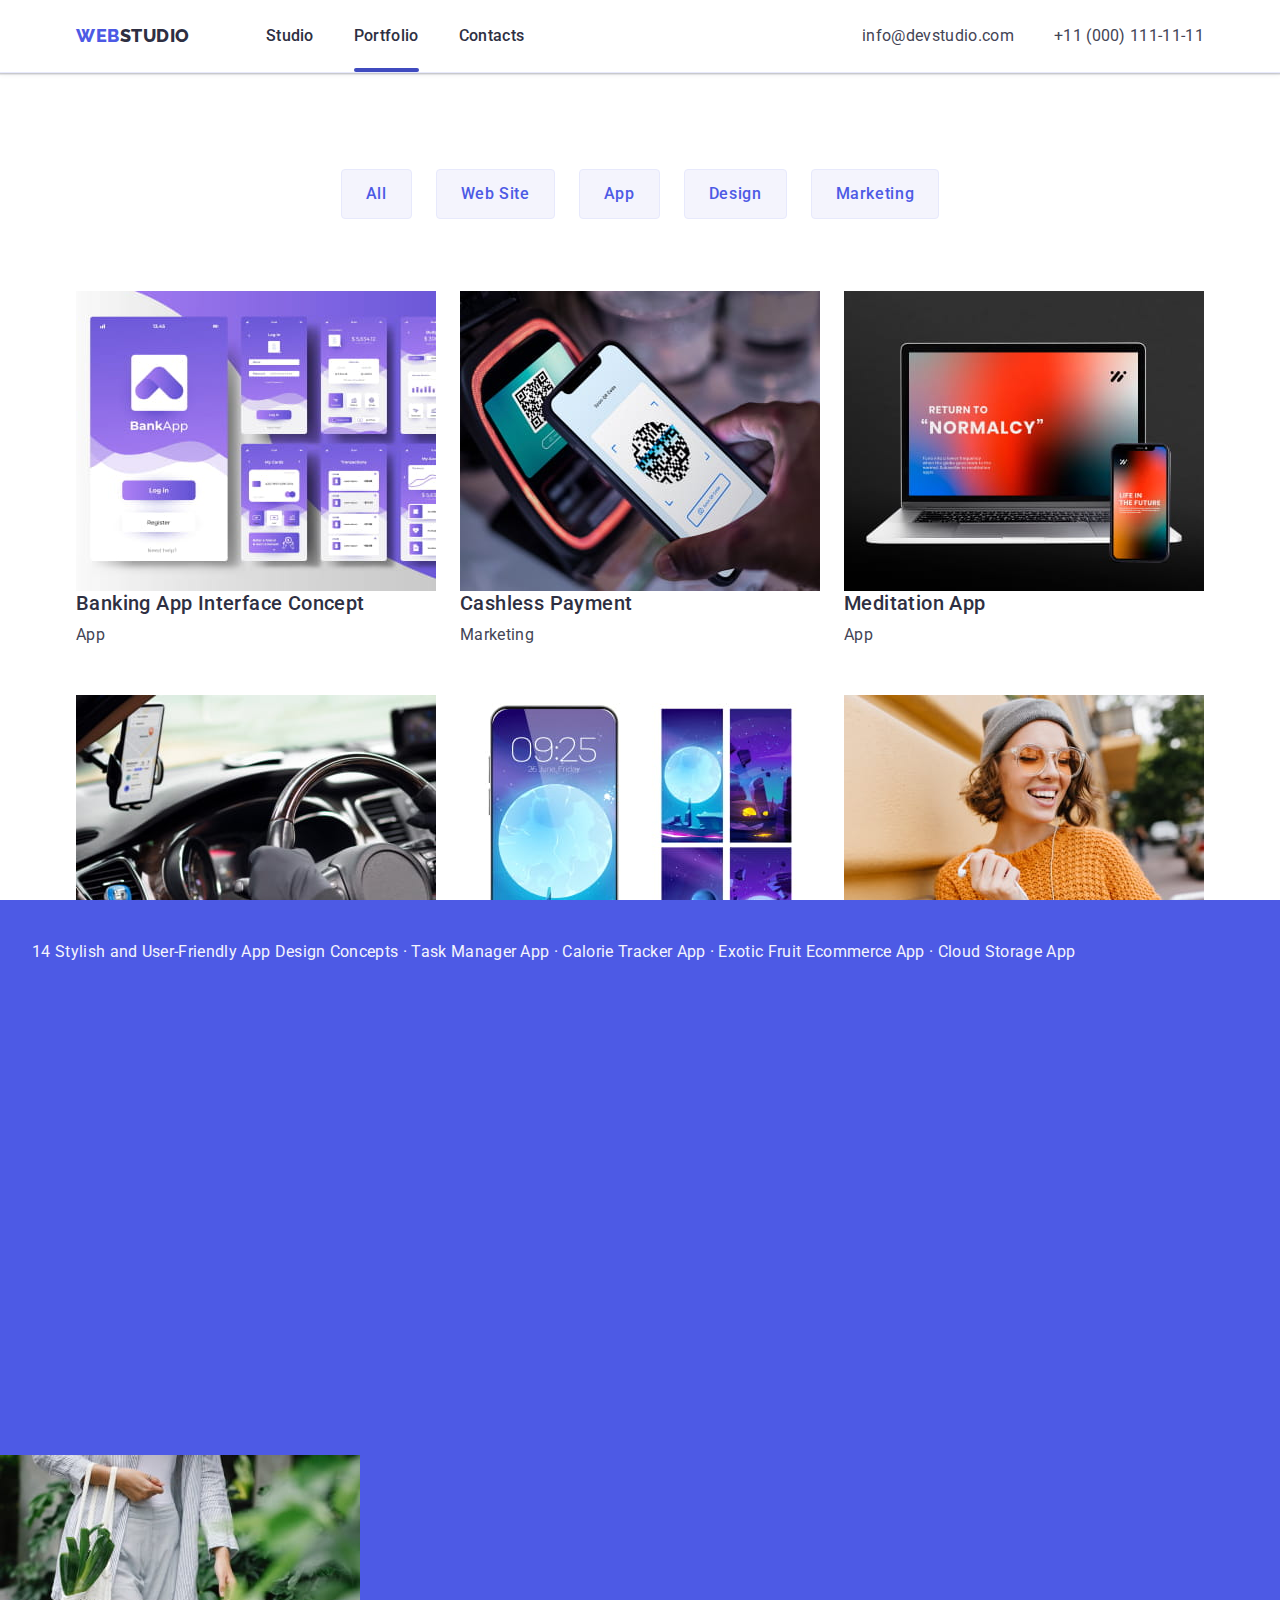
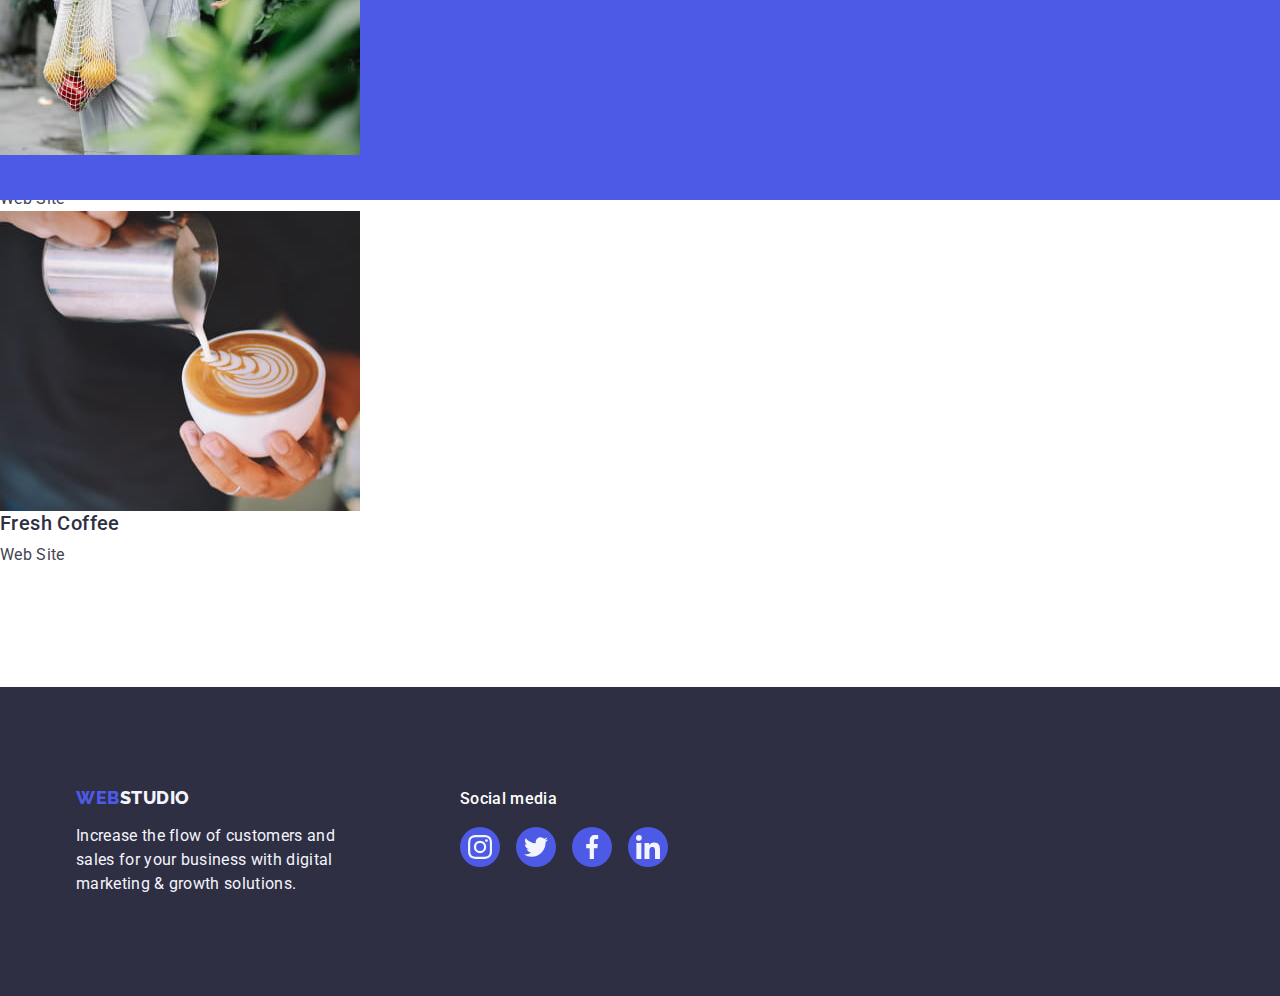
==== portfolio.html @ 1d67f351 "Update portfolio.html" ====
<!DOCTYPE html>
<html lang="en">
  <head>
    <meta charset="UTF-8" />
    <meta http-equiv="X-UA-Compatible" content="IE=edge" />
    <meta name="viewport" content="width=device-width, initial-scale=1.0" />
    <title>Web Studio</title>
    <!-- Fonts -->
    <link rel="preconnect" href="https://fonts.googleapis.com" />
    <link rel="preconnect" href="https://fonts.gstatic.com" crossorigin />
    <link
      href="https://fonts.googleapis.com/css2?family=Raleway:wght@800&family=Roboto:wght@400;500;700;900&display=swap"
      rel="stylesheet"
    />
    <!-- Normalize -->
    <link
      rel="stylesheet"
      href="https://cdnjs.cloudflare.com/ajax/libs/modern-normalize/1.0.0/modern-normalize.min.css"
    />
    <!-- css -->
    <link rel="stylesheet" href="css/styles.css" />
  </head>
  <body>
    <!-- header -->
    <header class="header">
      <!-- navigation -->
      <div class="container-header container">
        <nav class="header-nav">
          <a href="./index.html" class="header-nav-logo link logo active-link"
            >Web<span class="logo-lead">Studio</span></a
          >
          <ul class="header-nav-list list">
            <li class="header-nav-item">
              <a
                href="./index.html"
                class="header-nav-link link primary-text active-link"
                >Studio</a
              >
            </li>
            <li class="header-nav-item active">
              <a
                href="./portfolio.html"
                class="header-nav-link link primary-text active-link"
                >Portfolio</a
              >
            </li>
            <li class="header-nav-item">
              <a href="" class="header-nav-link link primary-text active-link"
                >Contacts</a
              >
            </li>
          </ul>
        </nav>
        <!-- address -->
        <address class="header-address">
          <ul class="header-cont-list list">
            <li class="header-cont-item">
              <a
                href="mailto:info@devstudio.com"
                class="header-cont-link link primary-text active-link"
                >info@devstudio.com</a
              >
            </li>
            <li class="header-cont-item">
              <a
                href="tel:+110001111111"
                class="header-cont-link link primary-text active-link"
                >+11 (000) 111-11-11</a
              >
            </li>
          </ul>
        </address>
      </div>
    </header>
    <main>
      <section class="portfolio section">
        <div class="container">
          <h1 hidden class="visually-hidden">Portfolio</h1>
          <ul class="portfolio-btn-items list">
            <li class="btn-item">
              <button type="button" class="portfolio-btn btn primary-text">
                All
              </button>
            </li>
            <li class="btn-item">
              <button type="button" class="portfolio-btn btn primary-text">
                Web Site
              </button>
            </li>
            <li class="btn-item">
              <button type="button" class="portfolio-btn btn primary-text">
                App
              </button>
            </li>
            <li class="btn-item">
              <button type="button" class="portfolio-btn btn primary-text">
                Design
              </button>
            </li>
            <li class="btn-item">
              <button type="button" class="portfolio-btn btn primary-text">
                Marketing
              </button>
            </li>
          </ul>

          <ul class="portfolio-list list">
            <li class="portfolio-item">
              <a href="" class="portfolio-link link">
                <div class="team-thumb">
                  <img
                    src="./images/project_cards/img-8.jpg"
                    alt="Banking App Interface Concept"
                    width="360"
                    height="300"
                    class="portfolio-img"
                  />
                  <div class="overlay">
                    <p class="overlay-text primary-text">
                      14 Stylish and User-Friendly App Design Concepts · Task
                      Manager App · Calorie Tracker App · Exotic Fruit Ecommerce
                      App · Cloud Storage App
                    </p>
                  </div>
                </div>
                <div class="portfolio-card">
                  <h2 class="portfolio-subtitle subtitle">
                    Banking App Interface Concept
                  </h2>
                  <p class="portfolio-desc primary-text">App</p>
                </div>
              </a>
            </li>
            <li class="portfolio-item">
              <a href="" class="portfolio-link link">
                <div class="team-thumb">
                  <img
                    src="./images/project_cards/img-7.jpg"
                    alt="Cashless Payment"
                    width="360"
                    height="300"
                    class="portfolio-img"
                  />

                  <div class="overlay">
                    <p class="overlay-text primary-text">
                      14 Stylish and User-Friendly App Design Concepts · Task
                      Manager App · Calorie Tracker App · Exotic Fruit Ecommerce
                      App · Cloud Storage App
                    </p>
                  </div>
                </div>
                <div class="portfolio-card">
                  <h2 class="portfolio-subtitle subtitle">Cashless Payment</h2>
                  <p class="portfolio-desc primary-text">Marketing</p>
                </div>
              </a>
            </li>
            <li class="portfolio-item">
              <a href="" class="portfolio-link link">
                <div class="team-thumb">
                  <img
                    src="./images/project_cards/img-6.jpg"
                    alt="Meditation App"
                    width="360"
                    height="300"
                    class="portfolio-img"
                  />
                  <div class="overlay">
                    <p class="overlay-text primary-text">
                      14 Stylish and User-Friendly App Design Concepts · Task
                      Manager App · Calorie Tracker App · Exotic Fruit Ecommerce
                      App · Cloud Storage App
                    </p>
                  </div>
                </div>
                <div class="portfolio-card">
                  <h2 class="portfolio-subtitle subtitle">Meditation App</h2>
                  <p class="portfolio-desc primary-text">App</p>
                </div>
              </a>
            </li>
            <li class="portfolio-item">
              <a href="" class="portfolio-link link">
                <div class="team-thumb">
                  <img
                    src="./images/project_cards/img-5.jpg"
                    alt="Taxi Service"
                    width="360"
                    height="300"
                    class="portfolio-img"
                  />
                  <div class="overlay">
                    <p class="overlay-text primary-text">
                      14 Stylish and User-Friendly App Design Concepts · Task
                      Manager App · Calorie Tracker App · Exotic Fruit Ecommerce
                      App · Cloud Storage App
                    </p>
                  </div>
                </div>
                <div class="portfolio-card">
                  <h2 class="portfolio-subtitle subtitle">Taxi Service</h2>
                  <p class="portfolio-desc primary-text">Marketing</p>
                </div>
              </a>
            </li>
            <li class="portfolio-item">
              <a href="" class="portfolio-link link">
                <div class="team-thumb">
                  <img
                    src="./images/project_cards/img-4.jpg"
                    alt="Screen Illustrations"
                    width="360"
                    height="300"
                    class="portfolio-img"
                  />
                  <div class="overlay">
                    <p class="overlay-text primary-text">
                      14 Stylish and User-Friendly App Design Concepts · Task
                      Manager App · Calorie Tracker App · Exotic Fruit Ecommerce
                      App · Cloud Storage App
                    </p>
                  </div>
                </div>
                <div class="portfolio-card">
                  <h2 class="portfolio-subtitle subtitle">
                    Screen Illustrations
                  </h2>
                  <p class="portfolio-desc primary-text">Design</p>
                </div>
              </a>
            </li>
            <li class="portfolio-item">
              <a href="" class="portfolio-link link">
                <div class="team-thumb">
                  <img
                    src="./images/project_cards/img-3.jpg"
                    alt="Online Courses"
                    width="360"
                    height="300"
                    class="portfolio-img"
                  />
                  <div class="overlay">
                    <p class="overlay-text primary-text">
                      14 Stylish and User-Friendly App Design Concepts · Task
                      Manager App · Calorie Tracker App · Exotic Fruit Ecommerce
                      App · Cloud Storage App
                    </p>
                  </div>
                </div>
                <div class="portfolio-card">
                  <h2 class="portfolio-subtitle subtitle">Online Courses</h2>
                  <p class="portfolio-desc primary-text">Marketing</p>
                </div>
              </a>
            </li>
            <li class="portfolio-item">
                <a href="" class="portfolio-link link">
                  <div class="team-thumb"></div>
                  <img
                    src="./images/project_cards/img-2.jpg"
                    alt="Instagram Stories Concept"
                    width="360"
                    height="300"
                    class="portfolio-img"
                  />
                  <div class="overlay">
                    <p class="overlay-text primary-text">
                      14 Stylish and User-Friendly App Design Concepts · Task
                      Manager App · Calorie Tracker App · Exotic Fruit Ecommerce
                      App · Cloud Storage App
                    </p>
                  </div>
              </div>
                <div class="portfolio-card">
                  <h2 class="portfolio-subtitle subtitle">
                    Instagram Stories Concept
                  </h2>
                  <p class="portfolio-desc primary-text">Design</p>
                </div>
              </a>
            </li>
            <li class="portfolio-item">
              <div class="team-thumb">
                <a href="" class="portfolio-link link">
                  <img
                    src="./images/project_cards/img-1.jpg"
                    alt="Organic Food"
                    width="360"
                    height="300"
                    class="portfolio-img"
                  />
                                    <div class="overlay">
                      <p class="overlay-text primary-text">
                        14 Stylish and User-Friendly App Design Concepts · Task
                        Manager App · Calorie Tracker App · Exotic Fruit Ecommerce
                        App · Cloud Storage App
                      </p>
                    </div>
              </div>
                <div class="portfolio-card">
                  <h2 class="portfolio-subtitle subtitle">Organic Food</h2>
                  <p class="portfolio-desc primary-text">Web Site</p>
                </div>
              </a>
            </li>
            <li class="portfolio-item">
              <div class="team-thumb">
                <a href="" class="portfolio-link link">
                  <img
                    src="./images/project_cards/img.jpg"
                    alt="Fresh Coffee"
                    width="360"
                    height="300"
                    class="portfolio-img"
                  />
                                    <div class="overlay">
                      <p class="overlay-text primary-text">
                        14 Stylish and User-Friendly App Design Concepts · Task
                        Manager App · Calorie Tracker App · Exotic Fruit Ecommerce
                        App · Cloud Storage App
                      </p>
                    </div>
              </div>
                <div class="portfolio-card">
                  <h2 class="portfolio-subtitle subtitle">Fresh Coffee</h2>
                  <p class="portfolio-desc primary-text">Web Site</p>
                </div>
              </a>
            </li>
          </ul>
        </div>
      </section>
    </main>
    <!-- footer -->
    <footer class="footer">
      <div class="container">
        <div class="footer-flex">
          <a href="./index.html" class="footer-logo link logo active-link"
            >Web<span class="logo-footer">Studio</span></a
          >
          <p class="footer-desc primary-text">
            Increase the flow of customers and sales for your business with
            digital marketing & growth solutions.
          </p>
        </div>
        <div class="social-media">
          <p class="social-title subtitle primary-text">Social media</p>
          <ul class="social-list list">
            <li class="social-item">
              <a
                href="https://www.instagram.com/"
                target="_blank"
                rel="noreferer noopener"
                class="social-link"
              >
                <svg class="social-icon" width="24" height="24">
                  <use href="./images/icons.svg#instagram"></use>
                </svg>
              </a>
            </li>
            <li class="social-item">
              <a
                href="https://twitter.com/"
                target="_blank"
                rel="noreferer noopener"
                class="social-link"
              >
                <svg class="social-icon" width="24" height="24">
                  <use href="./images/icons.svg#twitter"></use>
                </svg>
              </a>
            </li>
            <li class="social-item">
              <a
                href="https://facebook.com/"
                target="_blank"
                rel="noreferer noopener"
                class="social-link"
              >
                <svg class="social-icon" width="24" height="24">
                  <use href="./images/icons.svg#facebook"></use>
                </svg>
              </a>
            </li>
            <li class="social-item">
              <a
                href="https://linkedin.com/"
                target="_blank"
                rel="noreferer noopener"
                class="social-link"
              >
                <svg class="social-icon" width="24" height="24">
                  <use href="./images/icons.svg#linkedin"></use>
                </svg>
              </a>
            </li>
          </ul>
        </div>
      </div>
    </footer>

  </body>
</html>
---- css/styles.css ----
:root {
  --main-text-color: #434455;
  --bg-color: #ffffff; /* Header, team card background */
  --primary-brand-color: #4d5ae5; /* CTAs Focused Active states Links */
  --pressed-state-color: #404bbf; /* CTAs */
  --dark-color: #2e2f42; /* Overlays Shadows Headings logo*/
  --light-bg-color: #f4f4fd; /* Light mode backgrounds Light mode Dialogs/alerts */
  --acccent-color: #e7e9fc; /* Accent color Hairlines Subtle backgrounds */
  --help-text-color: #8e8f99; /* Helper text Deemphasized text */
  --val-field-color: #31d0aa; /*Valid fields Success messages */
  --cont-width: 1158px;
  --gap-team-card: 24px;
}

body {
  font-family: 'Roboto', sans-serif;
  letter-spacing: 0.02em;

  color: var(--main-text-color);
  background-color: var(--bg-color);
}

h1,
h2,
h3,
h4,
h5,
h6 {
  padding: 0;
  margin: 0;
}

p,
ul {
  padding: 0;
  margin: 0;
}

img {
  display: block;
  max-width: 100%;
}

.section {
  padding: 120px 0;
}
.container {
  width: 1158px;
  padding: 0 15px;
  margin-left: auto;
  margin-right: auto;
}

.current.link {
  color: var(--pressed-state-color);
}

.link {
  text-decoration: none;
}

.list {
  list-style: none;
}

.logo {
  font-family: 'Raleway', sans-serif;
  font-weight: 800;
  font-size: 18px;
  line-height: 1.17;
  letter-spacing: 0.03em;
  text-transform: uppercase;

  color: var(--primary-brand-color);
}

.logo-lead {
  color: var(--dark-color);
}
.logo-footer {
  color: var(--light-bg-color);
}

.title {
  font-weight: 700;
  font-size: 36px;
  line-height: 1.11;
  text-align: center;
  letter-spacing: 0.02em;
  text-transform: capitalize;

  color: var(--dark-color);
}

.subtitle {
  font-weight: 500;
  font-size: 20px;
  line-height: 1.2;
  letter-spacing: 0.02em;
  text-align: center;

  color: var(--dark-color);
}

.primary-text {
  font-size: 16px;
  line-height: 1.5;

  color: var(--main-text-color);
}
.btn {
  font-family: 'Roboto', sans-serif;
  font-weight: 500;
  letter-spacing: 0.04em;

  cursor: pointer;
}

/* Header*/
.container-header {
  display: flex;
  align-items: center;
}

.header {
  border-bottom: 1px solid var(--acccent-color);
  box-shadow: 0px 2px 1px rgba(46, 47, 66, 0.08),
    0px 1px 1px rgba(46, 47, 66, 0.16), 0px 1px 6px rgba(46, 47, 66, 0.08);
}

.header-nav {
  display: flex;
  margin-right: auto;
  align-items: center;
}

.header-nav-logo {
  display: block;
  padding: 24px 0;
  margin-right: 76px;
}

.header-nav-link {
  display: block;
  padding: 24px 0;
  font-weight: 500;
  color: var(--dark-color);
  transition: color 250ms cubic-bezier(0.4, 0, 0.2, 1);
}

.header-nav-list {
  display: flex;
  gap: 40px;
}

.header-nav-item {
  position: relative;
}

.header-nav-item::after {
  content: '';
  position: absolute;
  bottom: 0px;
  left: 0px;

  display: inline-block;
  width: 100%;
  height: 4px;

  border-radius: 2px;
}

.header-nav-item.active::after {
  background: var(--pressed-state-color);
}

.header-cont-list {
  display: flex;
  gap: 40px;
}

.header-cont-item {
}

.header-cont-link {
  display: block;
  padding: 24px 0;
  color: var(--main-text-color);
  transition: color 250ms cubic-bezier(0.4, 0, 0.2, 1);
}

.header-address {
  font-style: normal;
}

.header-nav-link:hover,
.header-nav-link:focus,
.header-cont-link:hover,
.header-cont-link:focus {
  color: var(--pressed-state-color);
}

/* Hero section - Studio*/

.hero {
  text-align: center;
  background-color: var(--dark-color);
  padding: 188px 0;
  box-shadow: 0px 4px 4px rgba(0, 0, 0, 0.25);
}
.hero-bg {
  background-image: linear-gradient(
      rgba(46, 47, 66, 0.7),
      rgba(46, 47, 66, 0.7)
    ),
    url(../images/hero/people_office.jpg);

  background-position: center;
  background-repeat: no-repeat;
  background-size: cover;
  max-width: 1440px;
  min-height: 480px;
  margin-right: auto;
  margin-left: auto;

  filter: drop-shadow(0px 4px 4px rgba(0, 0, 0, 0.25));
}

.hero-title {
  max-width: 496px;
  margin: 0 auto 48px;

  font-weight: 700;
  font-size: 56px;
  line-height: 1.07;

  letter-spacing: 0.02em;

  color: var(--bg-color);
}

.hero-btn {
  display: block;
  margin: auto;
  min-width: 169px;
  height: 56px;
  border-radius: 4px;
  border: none;
  color: var(--bg-color);
  background-color: var(--primary-brand-color);

  transition: background-color 250ms cubic-bezier(0.4, 0, 0.2, 1);
}

.hero-btn:hover,
.hero-btn:focus {
  background-color: var(--pressed-state-color);
}

/* Feature section - Studio*/

.features {
}

.features-title {
}

.features-list {
  display: flex;
  flex-wrap: wrap;
  gap: var(--gap-team-card);
}

.features-item {
  flex-basis: calc((100% - 3 * var(--gap-team-card)) / 4);
}

.features-subtitle {
  text-align: left;
  margin-bottom: 8px;
}

.features-desc {
}

.features-icon-bg {
  display: flex;
  justify-content: center;
  align-items: center;
  margin-bottom: 8px;
  border-radius: 4px;
  background: var(--light-bg-color);
  height: 112px;
}

.features-icon {
  margin: 0;
  width: 64px;
  height: 64px;
}

/* Examples - Studio*/

.examples {
  padding-top: 0;
}

.examples-title {
  margin-bottom: 72px;
}

.examples-list {
  display: flex;
  flex-wrap: wrap;
  gap: var(--gap-team-card);
}

.examples-item {
  flex-basis: calc((100% - 48px) / 3);
}

.examples-img {
}

/* Our Team - Studio*/

.team {
  background-color: var(--light-bg-color);
}

.team-title {
  margin-bottom: 72px;
}

.team-list {
  display: flex;
  flex-wrap: wrap;
  gap: var(--gap-team-card);
}

.team-item {
  flex-basis: calc((100% - 3 * var(--gap-team-card)) / 4);
  background-color: var(--bg-color);
  border-radius: 0px 0px 4px 4px;
  box-shadow: 0px 1px 6px rgba(46, 47, 66, 0.08),
    0px 1px 1px rgba(46, 47, 66, 0.16), 0px 2px 1px rgba(46, 47, 66, 0.08);
}

.team-card {
  padding: 32px 0px;
}

.team-img {
}

.team-subtitle {
  margin-bottom: 8px;
}

.team-desc {
  text-align: center;
  margin-bottom: 8px;
}

.social-team-card {
  display: flex;
  width: 100%;
  height: 100%;
  background-color: var(--primary-brand-color);
  border-radius: 50%;
  align-items: center;
  justify-content: center;
  transition: background-color 250ms cubic-bezier(0.4, 0, 0.2, 1);
}

.social-list-tc {
  display: flex;
  justify-content: center;
  gap: 24px;
}

.social-team-card:hover,
.social-team-card:focus {
  background-color: var(--pressed-state-color);
}

/* Customers */

.customers {
}

.cust-title {
  margin-bottom: 72px;
  line-height: 1.1;
}
.cust-list {
  display: flex;
  gap: 24px;
}
.cust-link {
  display: flex;
  align-items: center;
  justify-content: center;
  width: 100%;
  height: 100%;
  border: 1px solid var(--help-text-color);
  border-radius: 4px;
  color: var(--help-text-color);

  transition: background-color 250ms cubic-bezier(0.4, 0, 0.2, 1),
    color 250ms cubic-bezier(0.4, 0, 0.2, 1);
}

.cust-list-item {
  width: calc((100% - 120px) / 6);
  height: 88px;
  filter: drop-shadow(0px 4px 4px rgba(0, 0, 0, 0.25));
}
.cust-icon {
  fill: currentColor;
  transition: fill 250ms cubic-bezier(0.4, 0, 0.2, 1);
}

.cust-link:hover,
.cust-link:focus {
  border-color: var(--pressed-state-color);
  color: var(--pressed-state-color);
}

.cust-icon:hover,
.cust-icon:focus {
  fill: currentColor;
}

/* Footer */

.footer {
  padding: 100px 0;
  background-color: var(--dark-color);
}

footer .container {
  display: flex;
  align-items: baseline;
}

.footer-flex {
  margin-right: 120px;
}

.footer-logo {
  display: inline-block;
  margin-bottom: 16px;
}

.footer-desc {
  width: 264px;
  color: var(--light-bg-color);
}

.social-title {
  text-align: left;
  margin-bottom: 16px;
  color: var(--bg-color);
}

.social-list {
  display: flex;
  gap: 16px;
}

.social-item {
  width: 40px;
  height: 40px;
}

.social-link {
  display: flex;
  justify-content: center;
  align-items: center;
  width: 100%;
  height: 100%;

  background-color: var(--primary-brand-color);
  border-radius: 50%;

  transition: background-color 250ms cubic-bezier(0.4, 0, 0.2, 1);
}

.social-icon {
  margin: 0;
  fill: var(--light-bg-color);
}

.social-link:hover,
.social-link:focus {
  background-color: var(--val-field-color);
}
/* main - portfolio */

.portfolio {
  padding-top: 96px;
}

.portfolio-btn-items {
  display: flex;
  gap: var(--gap-team-card);
  margin-bottom: 72px;
  justify-content: center;
}

.btn-item {
}

.portfolio-btn {
  padding: 12px 24px;
  color: var(--primary-brand-color);
  background-color: var(--light-bg-color);
  border: 1px solid var(--acccent-color);
  border-radius: 4px;

  transition: color 250ms cubic-bezier(0.4, 0, 0.2, 1),
    background-color 250ms cubic-bezier(0.4, 0, 0.2, 1),
    box-shadow 250ms cubic-bezier(0.4, 0, 0.2, 1);
}

.portfolio-list {
  display: flex;
  flex-wrap: wrap;
  column-gap: var(--gap-team-card);
  row-gap: calc(2 * var(--gap-team-card));
}

.portfolio-item {
  width: calc((100% - 48px) / 3);
}

.portfolio-card7 {
  padding: 32px 16px;
  border: 1px solid var(--acccent-color);
  border-top: none;
}

.portfolio-link {
  display: block;

  transition: box-shadow 250ms cubic-bezier(0.4, 0, 0.2, 1);
}

.portfolio-img {
  position: relative;
}

.portfolio-subtitle {
  text-align: left;
  margin-bottom: 8px;
}

.portfolio-desc {
  text-align: left;
}

.portfolio-btn:hover,
.portfolio-btn:focus {
  color: var(--bg-color);
  background-color: var(--pressed-state-color);
  border: 1px solid transparent;
  box-shadow: 0px 3px 1px rgba(0, 0, 0, 0.1), 0px 2px 1px rgba(0, 0, 0, 0.08),
    0px 2px 2px rgba(0, 0, 0, 0.12);
}

.portfolio-link:hover,
.portfolio-link:focus {
  box-shadow: 0px 1px 6px rgba(46, 47, 66, 0.08),
    0px 1px 1px rgba(46, 47, 66, 0.16), 0px 2px 1px rgba(46, 47, 66, 0.08);
}

.team-thumb {
  position: relative;

  overflow: hidden;
}
.overlay {
  position: absolute;
  top: 0;
  left: 0;
  transform: translateY(100%);
  width: 100%;
  height: 100%;
  padding: 40px 32px;
  background-color: var(--primary-brand-color);
  transition: transform 250ms cubic-bezier(0.4, 0, 0.2, 1);
}
.overlay-text {
  letter-spacing: 0.02em;
  color: var(--light-bg-color);
}

.portfolio-item:hover .overlay {
  transform: translateY(0);
}

/* Modal window */
.backdrop {
  position: fixed;
  top: 0;
  left: 0;
  width: 100%;
  height: 100%;

  background: rgba(46, 47, 66, 0.4);

  visibility: visible;
  opacity: 1;
  pointer-events: initial;
}

.modal-window {
  position: absolute;
  top: calc(50%);
  left: calc(50%);
  transform: translateX(-50%) translateY(-50%);
  width: 408px;
  height: 576px;

  background: #fcfcfc;
  box-shadow: 0px 1px 1px rgba(0, 0, 0, 0.14), 0px 1px 3px rgba(0, 0, 0, 0.12),
    0px 2px 1px rgba(0, 0, 0, 0.2);
  border-radius: 4px;

  transition: transform 250ms cubic-bezier(0.4, 0, 0.2, 1);
}

.button-close {
  position: absolute;
  right: 24px;
  top: 24px;
  width: 24px;
  height: 24px;
  padding: 0;

  background: #e7e9fc;
  border: 1px solid rgba(0, 0, 0, 0.1);
  border-radius: 50%;

  display: flex;
  justify-content: center;
  align-items: center;
}
.modal-button-icon {
  fill: var(--dark-color);
}

.backdrop.is-hidden {
  visibility: hidden;
  opacity: 0;
  pointer-events:none;
}

.backdrop.is-hidden .modal-window {

  opacity: 0;
  transform: translateX(-50%) translateY(-70%);
}
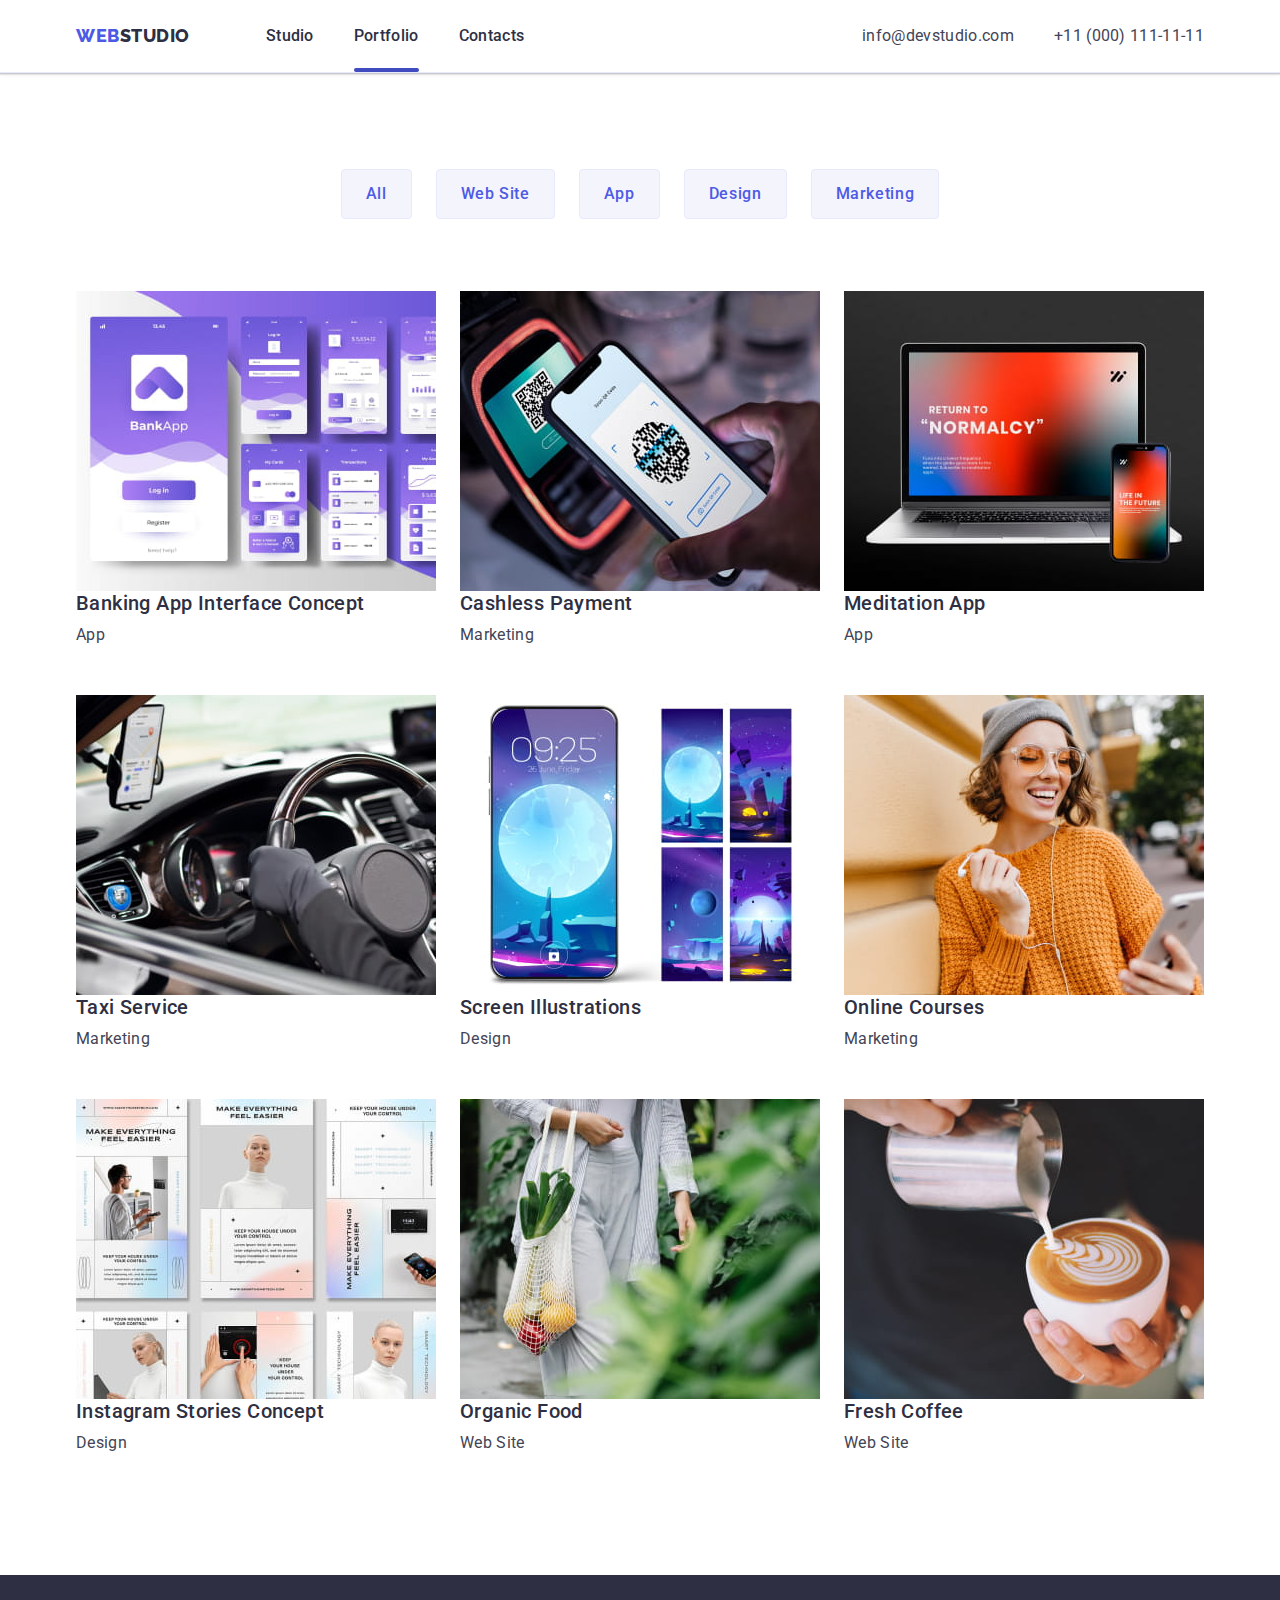
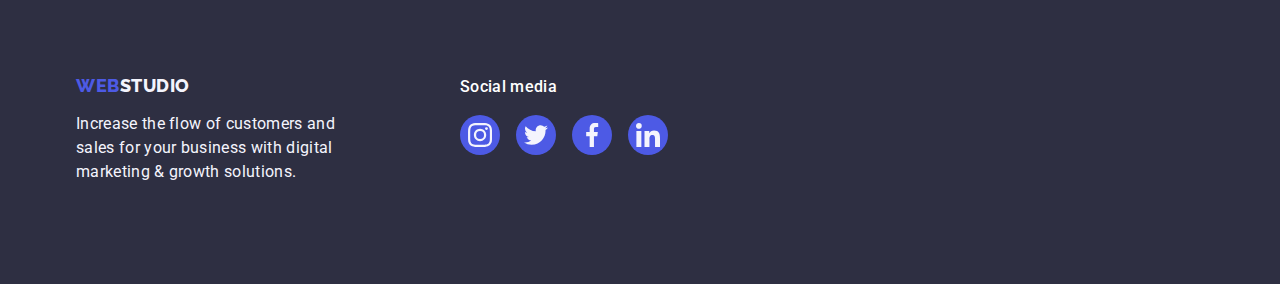
==== commit 67a8e496: "fix" ====
--- a/portfolio.html
+++ b/portfolio.html
@@ -255,8 +255,8 @@
               </a>
             </li>
             <li class="portfolio-item">
-                <a href="" class="portfolio-link link">
-                  <div class="team-thumb"></div>
+              <a href="" class="portfolio-link link">
+                <div class="team-thumb">
                   <img
                     src="./images/project_cards/img-2.jpg"
                     alt="Instagram Stories Concept"
@@ -271,7 +271,7 @@
                       App · Cloud Storage App
                     </p>
                   </div>
-              </div>
+                </div>
                 <div class="portfolio-card">
                   <h2 class="portfolio-subtitle subtitle">
                     Instagram Stories Concept
@@ -281,8 +281,8 @@
               </a>
             </li>
             <li class="portfolio-item">
-              <div class="team-thumb">
-                <a href="" class="portfolio-link link">
+              <a href="" class="portfolio-link link">
+                <div class="team-thumb">
                   <img
                     src="./images/project_cards/img-1.jpg"
                     alt="Organic Food"
@@ -290,14 +290,14 @@
                     height="300"
                     class="portfolio-img"
                   />
-                                    <div class="overlay">
-                      <p class="overlay-text primary-text">
-                        14 Stylish and User-Friendly App Design Concepts · Task
-                        Manager App · Calorie Tracker App · Exotic Fruit Ecommerce
-                        App · Cloud Storage App
-                      </p>
-                    </div>
-              </div>
+                  <div class="overlay">
+                    <p class="overlay-text primary-text">
+                      14 Stylish and User-Friendly App Design Concepts · Task
+                      Manager App · Calorie Tracker App · Exotic Fruit Ecommerce
+                      App · Cloud Storage App
+                    </p>
+                  </div>
+                </div>
                 <div class="portfolio-card">
                   <h2 class="portfolio-subtitle subtitle">Organic Food</h2>
                   <p class="portfolio-desc primary-text">Web Site</p>
@@ -305,8 +305,8 @@
               </a>
             </li>
             <li class="portfolio-item">
-              <div class="team-thumb">
-                <a href="" class="portfolio-link link">
+              <a href="" class="portfolio-link link">
+                <div class="team-thumb">
                   <img
                     src="./images/project_cards/img.jpg"
                     alt="Fresh Coffee"
@@ -314,14 +314,14 @@
                     height="300"
                     class="portfolio-img"
                   />
-                                    <div class="overlay">
-                      <p class="overlay-text primary-text">
-                        14 Stylish and User-Friendly App Design Concepts · Task
-                        Manager App · Calorie Tracker App · Exotic Fruit Ecommerce
-                        App · Cloud Storage App
-                      </p>
-                    </div>
-              </div>
+                  <div class="overlay">
+                    <p class="overlay-text primary-text">
+                      14 Stylish and User-Friendly App Design Concepts · Task
+                      Manager App · Calorie Tracker App · Exotic Fruit Ecommerce
+                      App · Cloud Storage App
+                    </p>
+                  </div>
+                </div>
                 <div class="portfolio-card">
                   <h2 class="portfolio-subtitle subtitle">Fresh Coffee</h2>
                   <p class="portfolio-desc primary-text">Web Site</p>
@@ -399,6 +399,5 @@
         </div>
       </div>
     </footer>
-
   </body>
 </html>
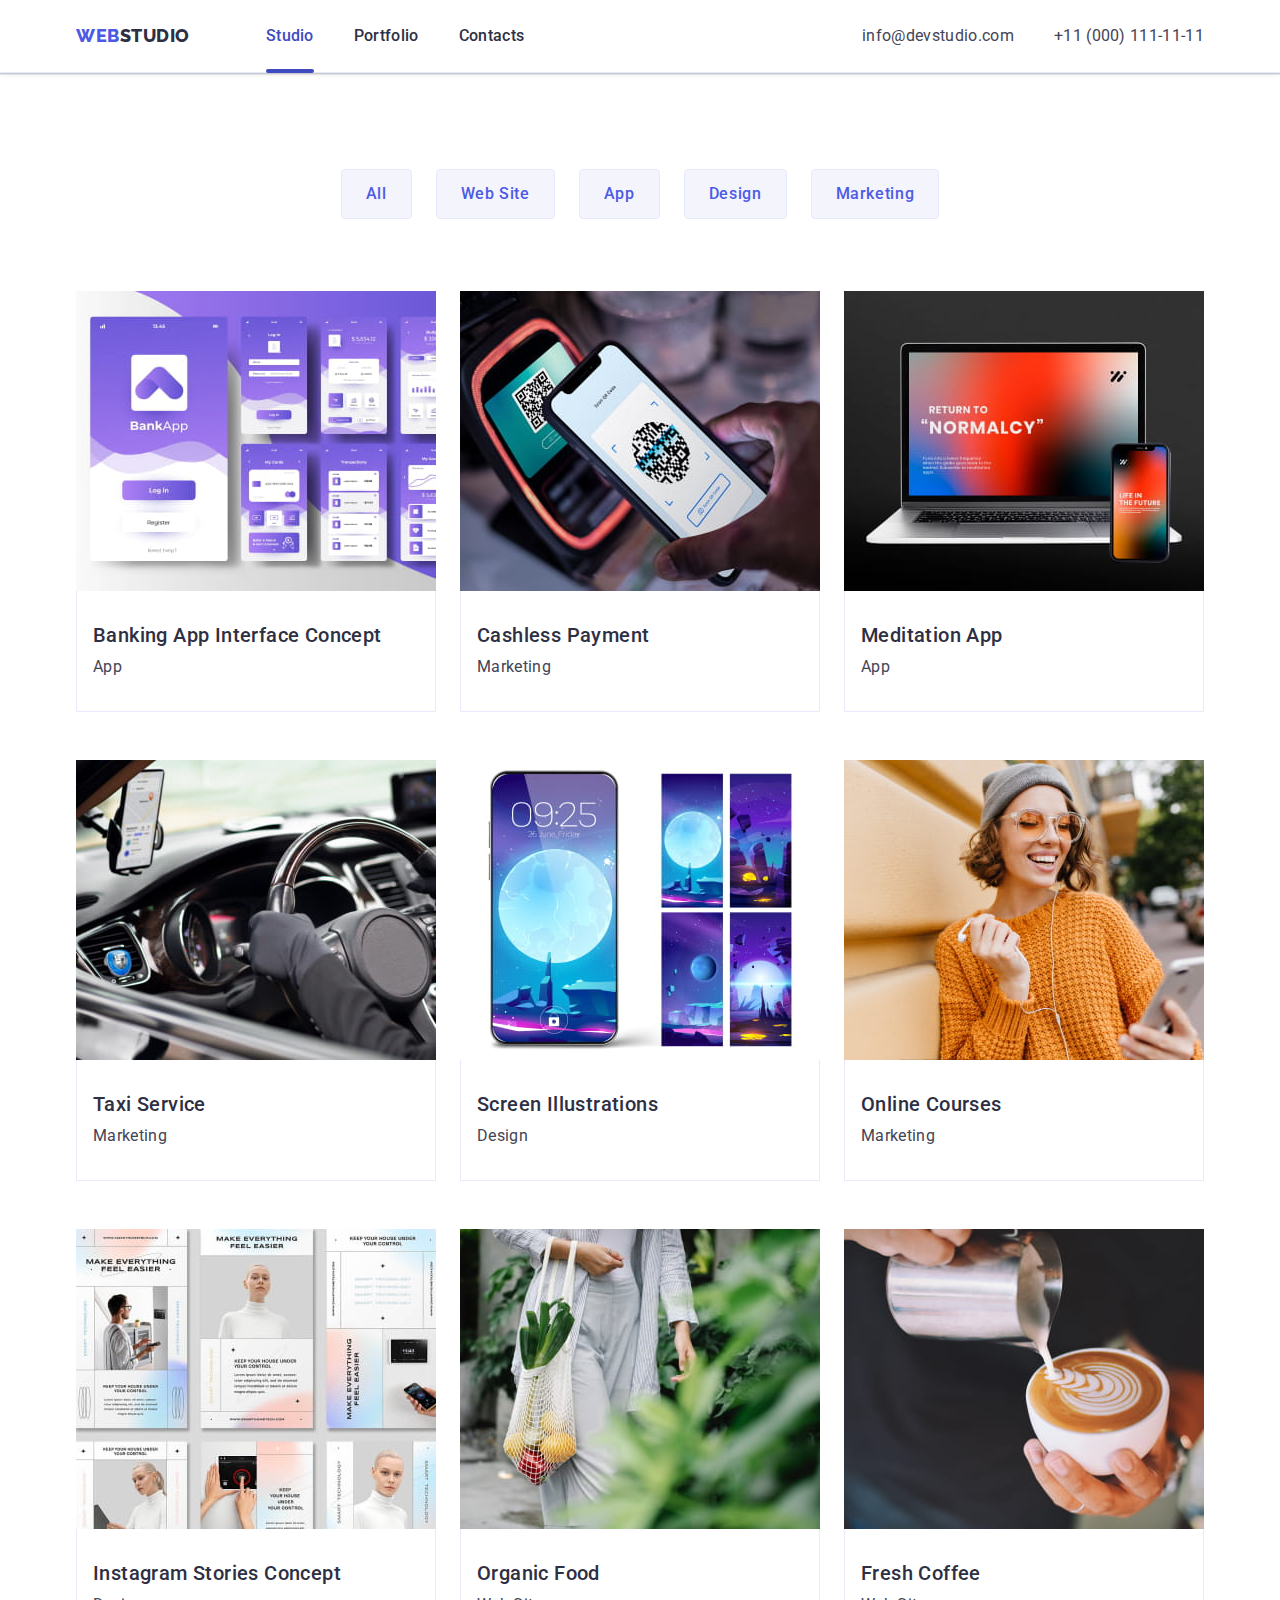
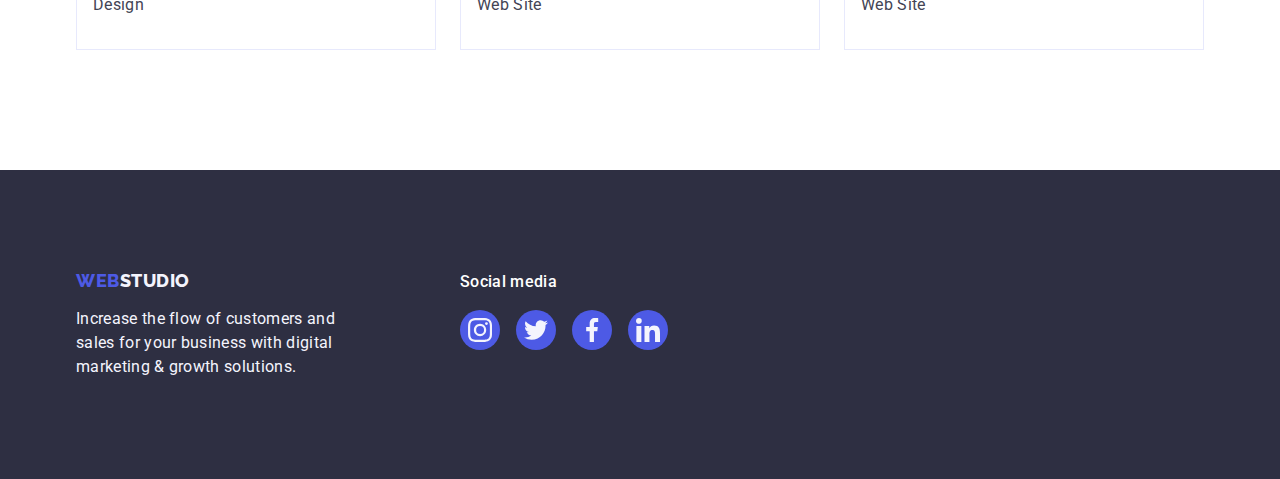
==== commit 06357348: "fix" ====
--- a/portfolio.html
+++ b/portfolio.html
@@ -26,28 +26,26 @@
       <!-- navigation -->
       <div class="container-header container">
         <nav class="header-nav">
-          <a href="./index.html" class="header-nav-logo link logo active-link"
+          <a href="./index.html" class="header-nav-logo link logo"
             >Web<span class="logo-lead">Studio</span></a
           >
           <ul class="header-nav-list list">
             <li class="header-nav-item">
               <a
                 href="./index.html"
-                class="header-nav-link link primary-text active-link"
+                class="header-nav-link link primary-text active"
                 >Studio</a
               >
             </li>
-            <li class="header-nav-item active">
+            <li class="header-nav-item">
               <a
                 href="./portfolio.html"
-                class="header-nav-link link primary-text active-link"
+                class="header-nav-link link primary-text"
                 >Portfolio</a
               >
             </li>
             <li class="header-nav-item">
-              <a href="" class="header-nav-link link primary-text active-link"
-                >Contacts</a
-              >
+              <a href="" class="header-nav-link link primary-text">Contacts</a>
             </li>
           </ul>
         </nav>
@@ -57,14 +55,14 @@
             <li class="header-cont-item">
               <a
                 href="mailto:info@devstudio.com"
-                class="header-cont-link link primary-text active-link"
+                class="header-cont-link link primary-text"
                 >info@devstudio.com</a
               >
             </li>
             <li class="header-cont-item">
               <a
                 href="tel:+110001111111"
-                class="header-cont-link link primary-text active-link"
+                class="header-cont-link link primary-text"
                 >+11 (000) 111-11-11</a
               >
             </li>
--- a/css/styles.css
+++ b/css/styles.css
@@ -153,14 +153,15 @@
   gap: 40px;
 }
 
-.header-nav-item {
+.active {
   position: relative;
-}
-
-.header-nav-item::after {
+  color: var(--pressed-state-color);
+}
+
+.active::after {
   content: '';
   position: absolute;
-  bottom: 0px;
+  bottom: -1px;
   left: 0px;
 
   display: inline-block;
@@ -168,11 +169,12 @@
   height: 4px;
 
   border-radius: 2px;
-}
-
-.header-nav-item.active::after {
   background: var(--pressed-state-color);
 }
+
+/* .header-nav-item.active::after {
+  background: var(--pressed-state-color);
+} */
 
 .header-cont-list {
   display: flex;
@@ -407,7 +409,7 @@
   border-radius: 4px;
   color: var(--help-text-color);
 
-  transition: background-color 250ms cubic-bezier(0.4, 0, 0.2, 1),
+  transition: border-color 250ms cubic-bezier(0.4, 0, 0.2, 1),
     color 250ms cubic-bezier(0.4, 0, 0.2, 1);
 }
 
@@ -415,10 +417,12 @@
   width: calc((100% - 120px) / 6);
   height: 88px;
   filter: drop-shadow(0px 4px 4px rgba(0, 0, 0, 0.25));
+  transition: border-color 250ms cubic-bezier(0.4, 0, 0.2, 1),
+      color 250ms cubic-bezier(0.4, 0, 0.2, 1);
 }
 .cust-icon {
   fill: currentColor;
-  transition: fill 250ms cubic-bezier(0.4, 0, 0.2, 1);
+  
 }
 
 .cust-link:hover,
@@ -519,9 +523,11 @@
   border: 1px solid var(--acccent-color);
   border-radius: 4px;
 
-  transition: color 250ms cubic-bezier(0.4, 0, 0.2, 1),
-    background-color 250ms cubic-bezier(0.4, 0, 0.2, 1),
-    box-shadow 250ms cubic-bezier(0.4, 0, 0.2, 1);
+      transition: color 250ms cubic-bezier(0.4, 0, 0.2, 1),
+          background-color 250ms cubic-bezier(0.4, 0, 0.2, 1),
+          border-color 250ms cubic-bezier(0.4, 0, 0.2, 1),
+          box-shadow 250ms cubic-bezier(0.4, 0, 0.2, 1);
+        
 }
 
 .portfolio-list {
@@ -535,7 +541,7 @@
   width: calc((100% - 48px) / 3);
 }
 
-.portfolio-card7 {
+.portfolio-card {
   padding: 32px 16px;
   border: 1px solid var(--acccent-color);
   border-top: none;
@@ -558,6 +564,7 @@
 
 .portfolio-desc {
   text-align: left;
+  
 }
 
 .portfolio-btn:hover,
@@ -567,12 +574,15 @@
   border: 1px solid transparent;
   box-shadow: 0px 3px 1px rgba(0, 0, 0, 0.1), 0px 2px 1px rgba(0, 0, 0, 0.08),
     0px 2px 2px rgba(0, 0, 0, 0.12);
+
 }
 
 .portfolio-link:hover,
 .portfolio-link:focus {
   box-shadow: 0px 1px 6px rgba(46, 47, 66, 0.08),
     0px 1px 1px rgba(46, 47, 66, 0.16), 0px 2px 1px rgba(46, 47, 66, 0.08);
+    transform: translateY(0%);
+    transform: translateY(0%);
 }
 
 .team-thumb {
@@ -613,22 +623,25 @@
   visibility: visible;
   opacity: 1;
   pointer-events: initial;
+  transition: opacity 250ms cubic-bezier(0.4, 0, 0.2, 1), visibility 250ms cubic-bezier(0.4, 0, 0.2, 1);
 }
 
 .modal-window {
   position: absolute;
   top: calc(50%);
   left: calc(50%);
-  transform: translateX(-50%) translateY(-50%);
   width: 408px;
-  height: 576px;
+  min-height: 576px;
+  transform: translate(-50%, -50%) scale(1);
 
   background: #fcfcfc;
   box-shadow: 0px 1px 1px rgba(0, 0, 0, 0.14), 0px 1px 3px rgba(0, 0, 0, 0.12),
     0px 2px 1px rgba(0, 0, 0, 0.2);
   border-radius: 4px;
 
+  
   transition: transform 250ms cubic-bezier(0.4, 0, 0.2, 1);
+
 }
 
 .button-close {
@@ -646,9 +659,14 @@
   display: flex;
   justify-content: center;
   align-items: center;
+
+  cursor: pointer;
+
+  transition: background-color 250ms cubic-bezier(0.4, 0, 0.2, 1), border 250ms cubic-bezier(0.4, 0, 0.2, 1);
 }
 .modal-button-icon {
   fill: var(--dark-color);
+  transition: fill 250ms cubic-bezier(0.4, 0, 0.2, 1);
 }
 
 .backdrop.is-hidden {
@@ -661,4 +679,15 @@
 
   opacity: 0;
   transform: translateX(-50%) translateY(-70%);
-}+}
+
+.button-close:hover,
+.button-close:focus {
+  background-color: var(--pressed-state-color);
+  border: none;
+}
+
+.button-close:hover .modal-button-icon,
+.button-close:focus .modal-button-icon {
+  fill: var(--bg-color)
+  }
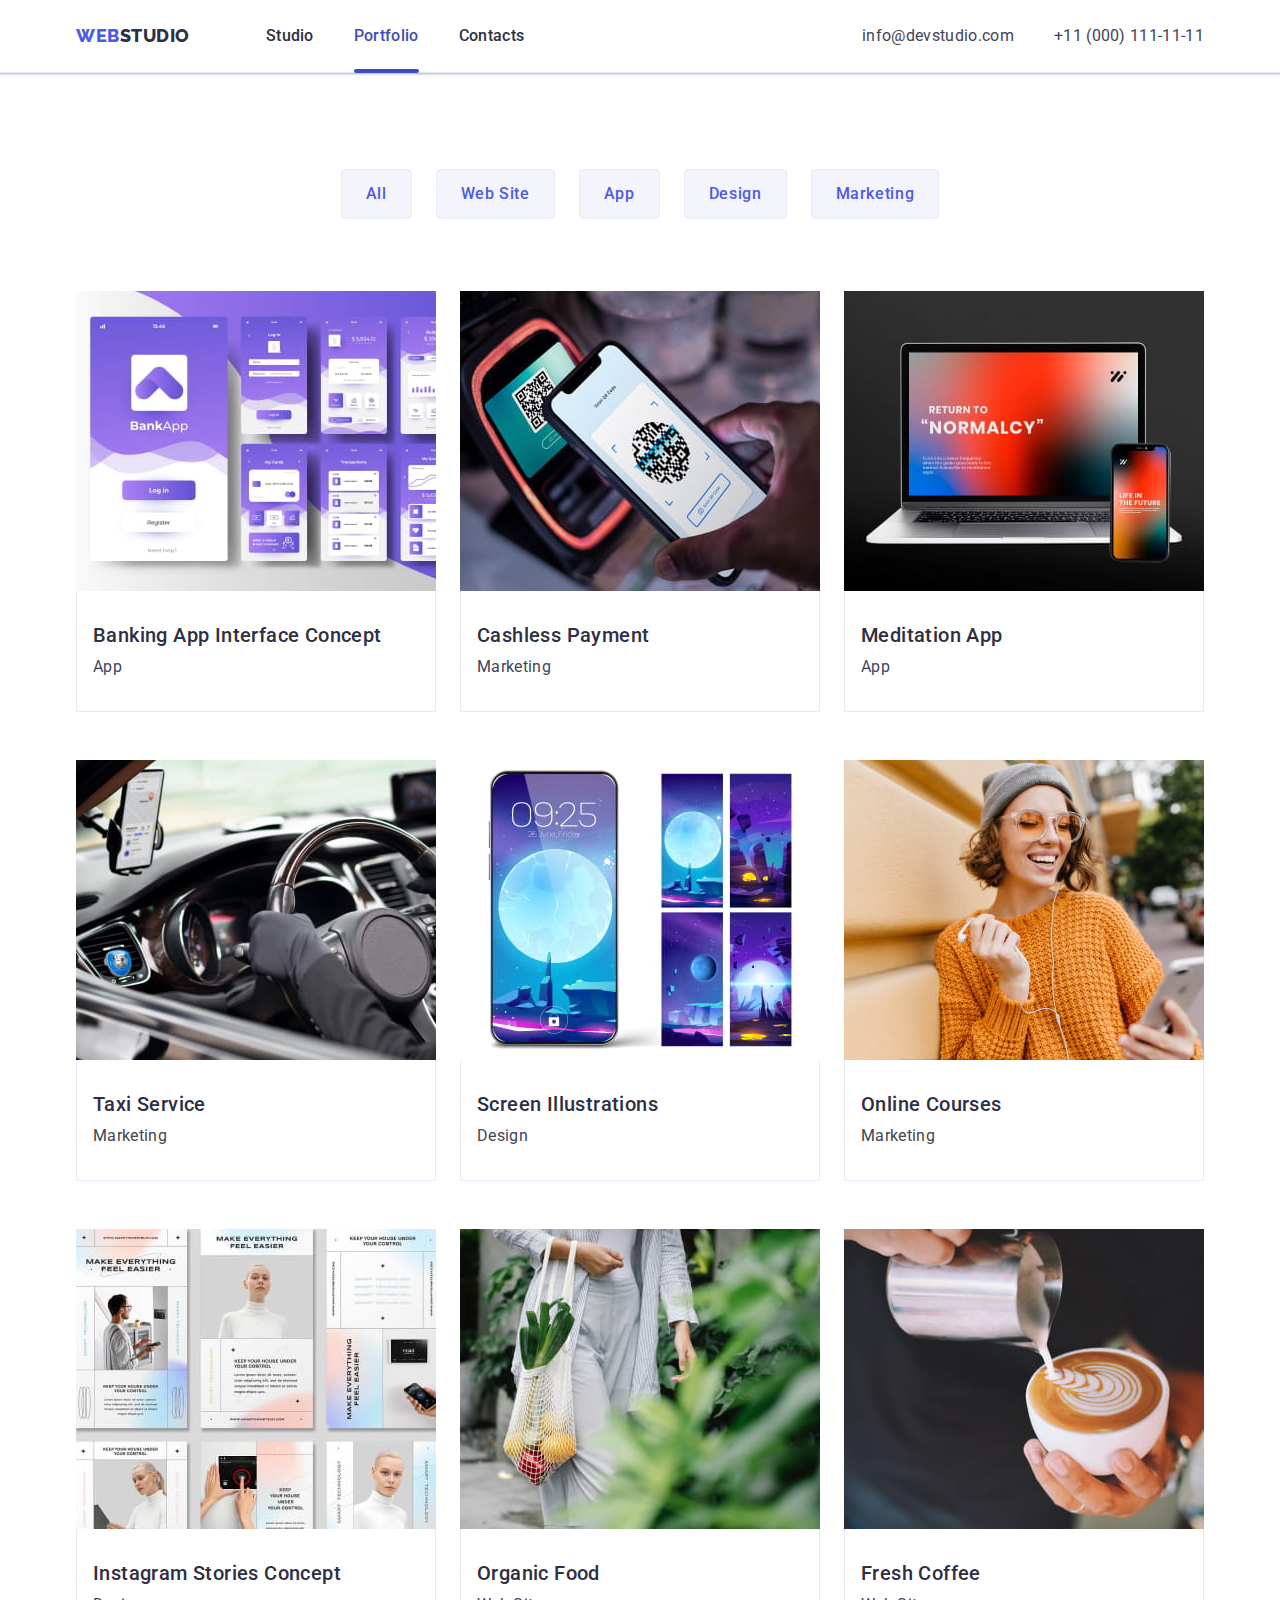
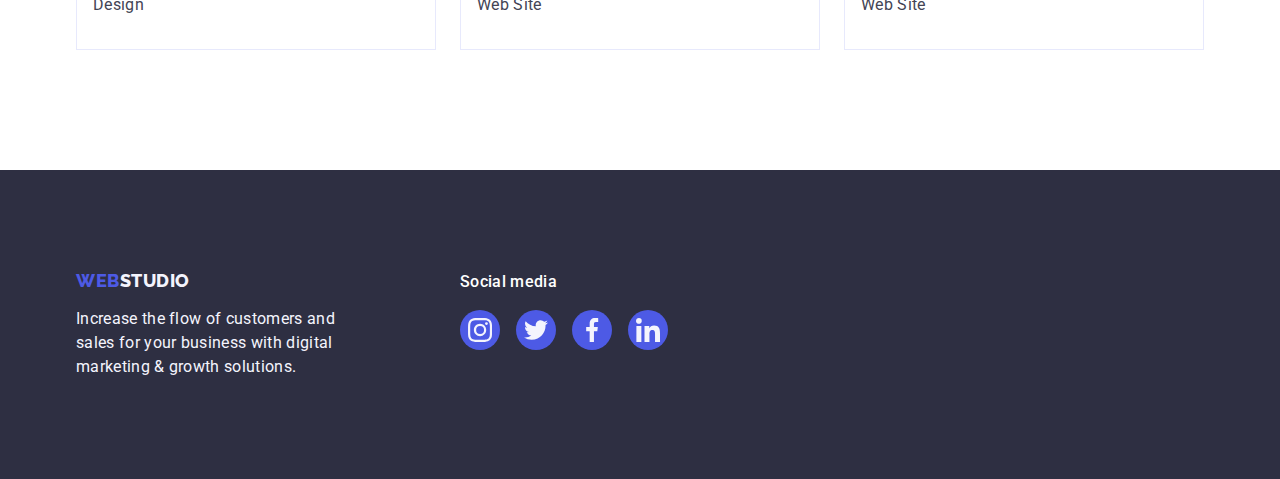
==== commit 45df99fc: "fix" ====
--- a/portfolio.html
+++ b/portfolio.html
@@ -31,16 +31,14 @@
           >
           <ul class="header-nav-list list">
             <li class="header-nav-item">
-              <a
-                href="./index.html"
+              <a href="./index.html" class="header-nav-link link primary-text"
+                >Studio</a
+              >
+            </li>
+            <li class="header-nav-item">
+              <a
+                href="./portfolio.html"
                 class="header-nav-link link primary-text active"
-                >Studio</a
-              >
-            </li>
-            <li class="header-nav-item">
-              <a
-                href="./portfolio.html"
-                class="header-nav-link link primary-text"
                 >Portfolio</a
               >
             </li>
@@ -113,13 +111,12 @@
                     height="300"
                     class="portfolio-img"
                   />
-                  <div class="overlay">
-                    <p class="overlay-text primary-text">
-                      14 Stylish and User-Friendly App Design Concepts · Task
-                      Manager App · Calorie Tracker App · Exotic Fruit Ecommerce
-                      App · Cloud Storage App
-                    </p>
-                  </div>
+
+                  <p class="overlay-text primary-text">
+                    14 Stylish and User-Friendly App Design Concepts · Task
+                    Manager App · Calorie Tracker App · Exotic Fruit Ecommerce
+                    App · Cloud Storage App
+                  </p>
                 </div>
                 <div class="portfolio-card">
                   <h2 class="portfolio-subtitle subtitle">
@@ -140,13 +137,11 @@
                     class="portfolio-img"
                   />
 
-                  <div class="overlay">
-                    <p class="overlay-text primary-text">
-                      14 Stylish and User-Friendly App Design Concepts · Task
-                      Manager App · Calorie Tracker App · Exotic Fruit Ecommerce
-                      App · Cloud Storage App
-                    </p>
-                  </div>
+                  <p class="overlay-text primary-text">
+                    14 Stylish and User-Friendly App Design Concepts · Task
+                    Manager App · Calorie Tracker App · Exotic Fruit Ecommerce
+                    App · Cloud Storage App
+                  </p>
                 </div>
                 <div class="portfolio-card">
                   <h2 class="portfolio-subtitle subtitle">Cashless Payment</h2>
@@ -164,13 +159,12 @@
                     height="300"
                     class="portfolio-img"
                   />
-                  <div class="overlay">
-                    <p class="overlay-text primary-text">
-                      14 Stylish and User-Friendly App Design Concepts · Task
-                      Manager App · Calorie Tracker App · Exotic Fruit Ecommerce
-                      App · Cloud Storage App
-                    </p>
-                  </div>
+
+                  <p class="overlay-text primary-text">
+                    14 Stylish and User-Friendly App Design Concepts · Task
+                    Manager App · Calorie Tracker App · Exotic Fruit Ecommerce
+                    App · Cloud Storage App
+                  </p>
                 </div>
                 <div class="portfolio-card">
                   <h2 class="portfolio-subtitle subtitle">Meditation App</h2>
@@ -188,13 +182,12 @@
                     height="300"
                     class="portfolio-img"
                   />
-                  <div class="overlay">
-                    <p class="overlay-text primary-text">
-                      14 Stylish and User-Friendly App Design Concepts · Task
-                      Manager App · Calorie Tracker App · Exotic Fruit Ecommerce
-                      App · Cloud Storage App
-                    </p>
-                  </div>
+
+                  <p class="overlay-text primary-text">
+                    14 Stylish and User-Friendly App Design Concepts · Task
+                    Manager App · Calorie Tracker App · Exotic Fruit Ecommerce
+                    App · Cloud Storage App
+                  </p>
                 </div>
                 <div class="portfolio-card">
                   <h2 class="portfolio-subtitle subtitle">Taxi Service</h2>
@@ -212,13 +205,12 @@
                     height="300"
                     class="portfolio-img"
                   />
-                  <div class="overlay">
-                    <p class="overlay-text primary-text">
-                      14 Stylish and User-Friendly App Design Concepts · Task
-                      Manager App · Calorie Tracker App · Exotic Fruit Ecommerce
-                      App · Cloud Storage App
-                    </p>
-                  </div>
+
+                  <p class="overlay-text primary-text">
+                    14 Stylish and User-Friendly App Design Concepts · Task
+                    Manager App · Calorie Tracker App · Exotic Fruit Ecommerce
+                    App · Cloud Storage App
+                  </p>
                 </div>
                 <div class="portfolio-card">
                   <h2 class="portfolio-subtitle subtitle">
@@ -238,13 +230,12 @@
                     height="300"
                     class="portfolio-img"
                   />
-                  <div class="overlay">
-                    <p class="overlay-text primary-text">
-                      14 Stylish and User-Friendly App Design Concepts · Task
-                      Manager App · Calorie Tracker App · Exotic Fruit Ecommerce
-                      App · Cloud Storage App
-                    </p>
-                  </div>
+
+                  <p class="overlay-text primary-text">
+                    14 Stylish and User-Friendly App Design Concepts · Task
+                    Manager App · Calorie Tracker App · Exotic Fruit Ecommerce
+                    App · Cloud Storage App
+                  </p>
                 </div>
                 <div class="portfolio-card">
                   <h2 class="portfolio-subtitle subtitle">Online Courses</h2>
@@ -262,13 +253,12 @@
                     height="300"
                     class="portfolio-img"
                   />
-                  <div class="overlay">
-                    <p class="overlay-text primary-text">
-                      14 Stylish and User-Friendly App Design Concepts · Task
-                      Manager App · Calorie Tracker App · Exotic Fruit Ecommerce
-                      App · Cloud Storage App
-                    </p>
-                  </div>
+
+                  <p class="overlay-text primary-text">
+                    14 Stylish and User-Friendly App Design Concepts · Task
+                    Manager App · Calorie Tracker App · Exotic Fruit Ecommerce
+                    App · Cloud Storage App
+                  </p>
                 </div>
                 <div class="portfolio-card">
                   <h2 class="portfolio-subtitle subtitle">
@@ -288,13 +278,12 @@
                     height="300"
                     class="portfolio-img"
                   />
-                  <div class="overlay">
-                    <p class="overlay-text primary-text">
-                      14 Stylish and User-Friendly App Design Concepts · Task
-                      Manager App · Calorie Tracker App · Exotic Fruit Ecommerce
-                      App · Cloud Storage App
-                    </p>
-                  </div>
+
+                  <p class="overlay-text primary-text">
+                    14 Stylish and User-Friendly App Design Concepts · Task
+                    Manager App · Calorie Tracker App · Exotic Fruit Ecommerce
+                    App · Cloud Storage App
+                  </p>
                 </div>
                 <div class="portfolio-card">
                   <h2 class="portfolio-subtitle subtitle">Organic Food</h2>
@@ -312,13 +301,12 @@
                     height="300"
                     class="portfolio-img"
                   />
-                  <div class="overlay">
-                    <p class="overlay-text primary-text">
-                      14 Stylish and User-Friendly App Design Concepts · Task
-                      Manager App · Calorie Tracker App · Exotic Fruit Ecommerce
-                      App · Cloud Storage App
-                    </p>
-                  </div>
+
+                  <p class="overlay-text primary-text">
+                    14 Stylish and User-Friendly App Design Concepts · Task
+                    Manager App · Calorie Tracker App · Exotic Fruit Ecommerce
+                    App · Cloud Storage App
+                  </p>
                 </div>
                 <div class="portfolio-card">
                   <h2 class="portfolio-subtitle subtitle">Fresh Coffee</h2>
--- a/css/styles.css
+++ b/css/styles.css
@@ -590,7 +590,7 @@
 
   overflow: hidden;
 }
-.overlay {
+.overlay-text {
   position: absolute;
   top: 0;
   left: 0;
@@ -599,14 +599,14 @@
   height: 100%;
   padding: 40px 32px;
   background-color: var(--primary-brand-color);
+  letter-spacing: 0.02em;
+    color: var(--light-bg-color);
+
   transition: transform 250ms cubic-bezier(0.4, 0, 0.2, 1);
 }
-.overlay-text {
-  letter-spacing: 0.02em;
-  color: var(--light-bg-color);
-}
-
-.portfolio-item:hover .overlay {
+
+.portfolio-link:hover .overlay-text,
+.portfolio-link:focus .overlay-text {
   transform: translateY(0);
 }
 
@@ -630,9 +630,9 @@
   position: absolute;
   top: calc(50%);
   left: calc(50%);
+  transform: translate(-50%, -50%);
   width: 408px;
   min-height: 576px;
-  transform: translate(-50%, -50%) scale(1);
 
   background: #fcfcfc;
   box-shadow: 0px 1px 1px rgba(0, 0, 0, 0.14), 0px 1px 3px rgba(0, 0, 0, 0.12),
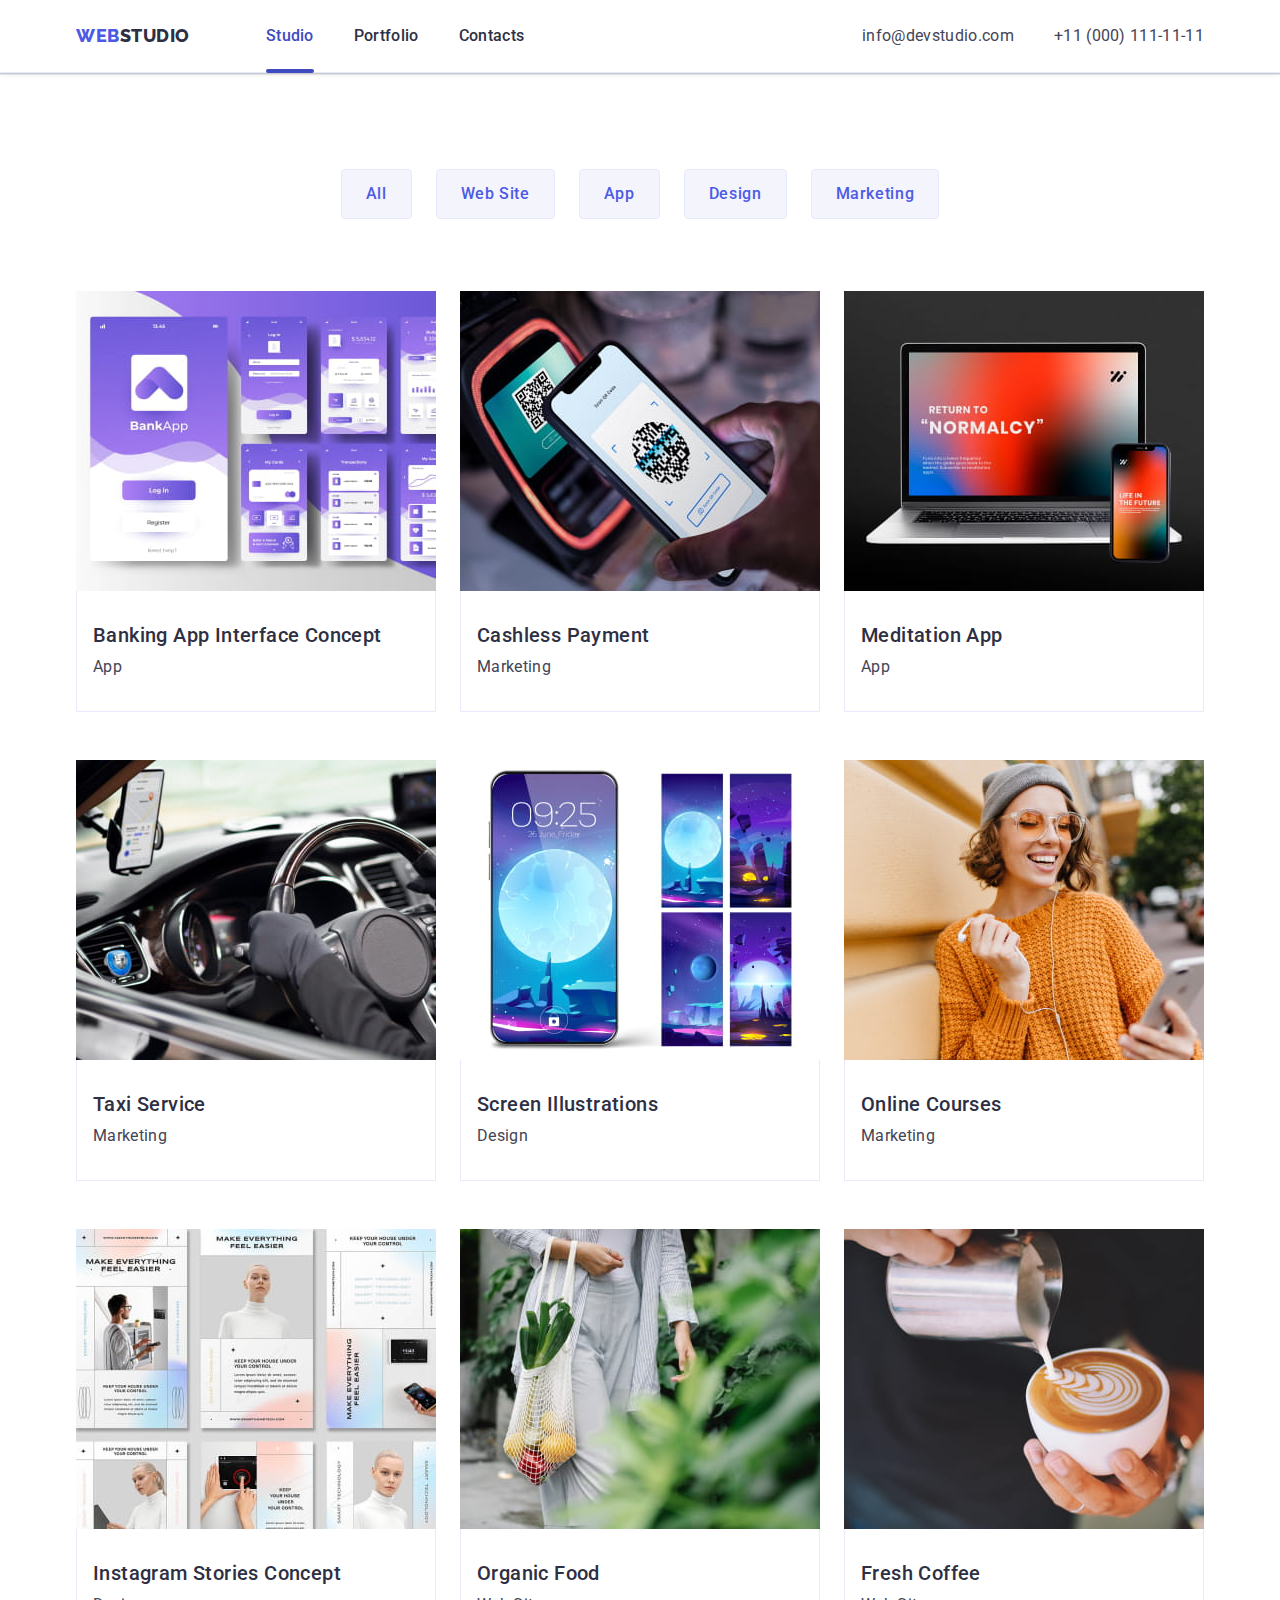
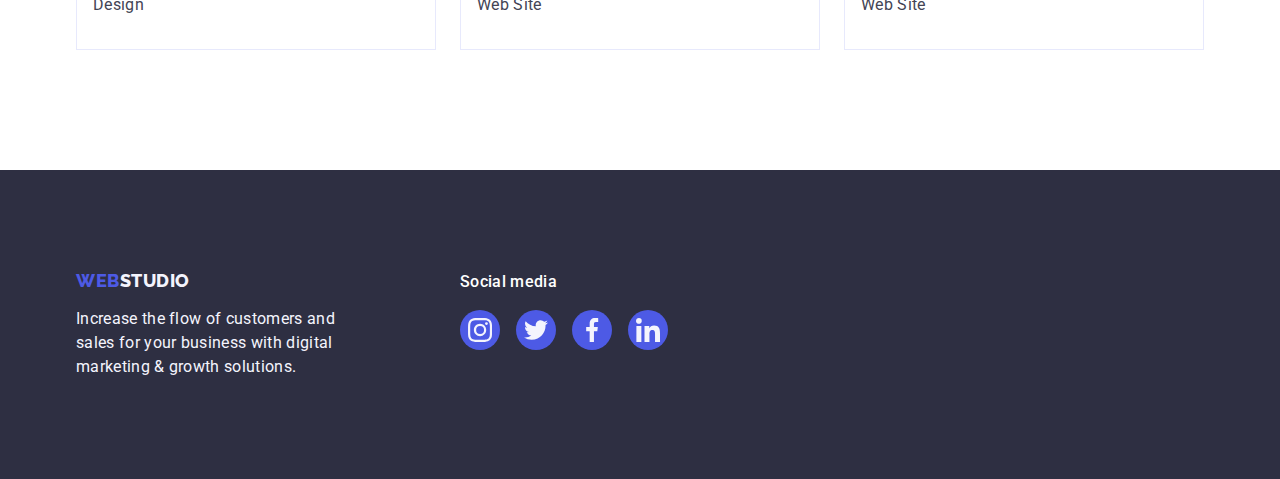
==== commit e0ca2260: "fix" ====
--- a/portfolio.html
+++ b/portfolio.html
@@ -31,14 +31,16 @@
           >
           <ul class="header-nav-list list">
             <li class="header-nav-item">
-              <a href="./index.html" class="header-nav-link link primary-text"
+              <a
+                href="./index.html"
+                class="header-nav-link link primary-text active"
                 >Studio</a
               >
             </li>
             <li class="header-nav-item">
               <a
                 href="./portfolio.html"
-                class="header-nav-link link primary-text active"
+                class="header-nav-link link primary-text"
                 >Portfolio</a
               >
             </li>
--- a/css/styles.css
+++ b/css/styles.css
@@ -630,7 +630,7 @@
   position: absolute;
   top: calc(50%);
   left: calc(50%);
-  transform: translate(-50%, -50%);
+  transform: translate(-50%, -50%) scale(1);
   width: 408px;
   min-height: 576px;
 
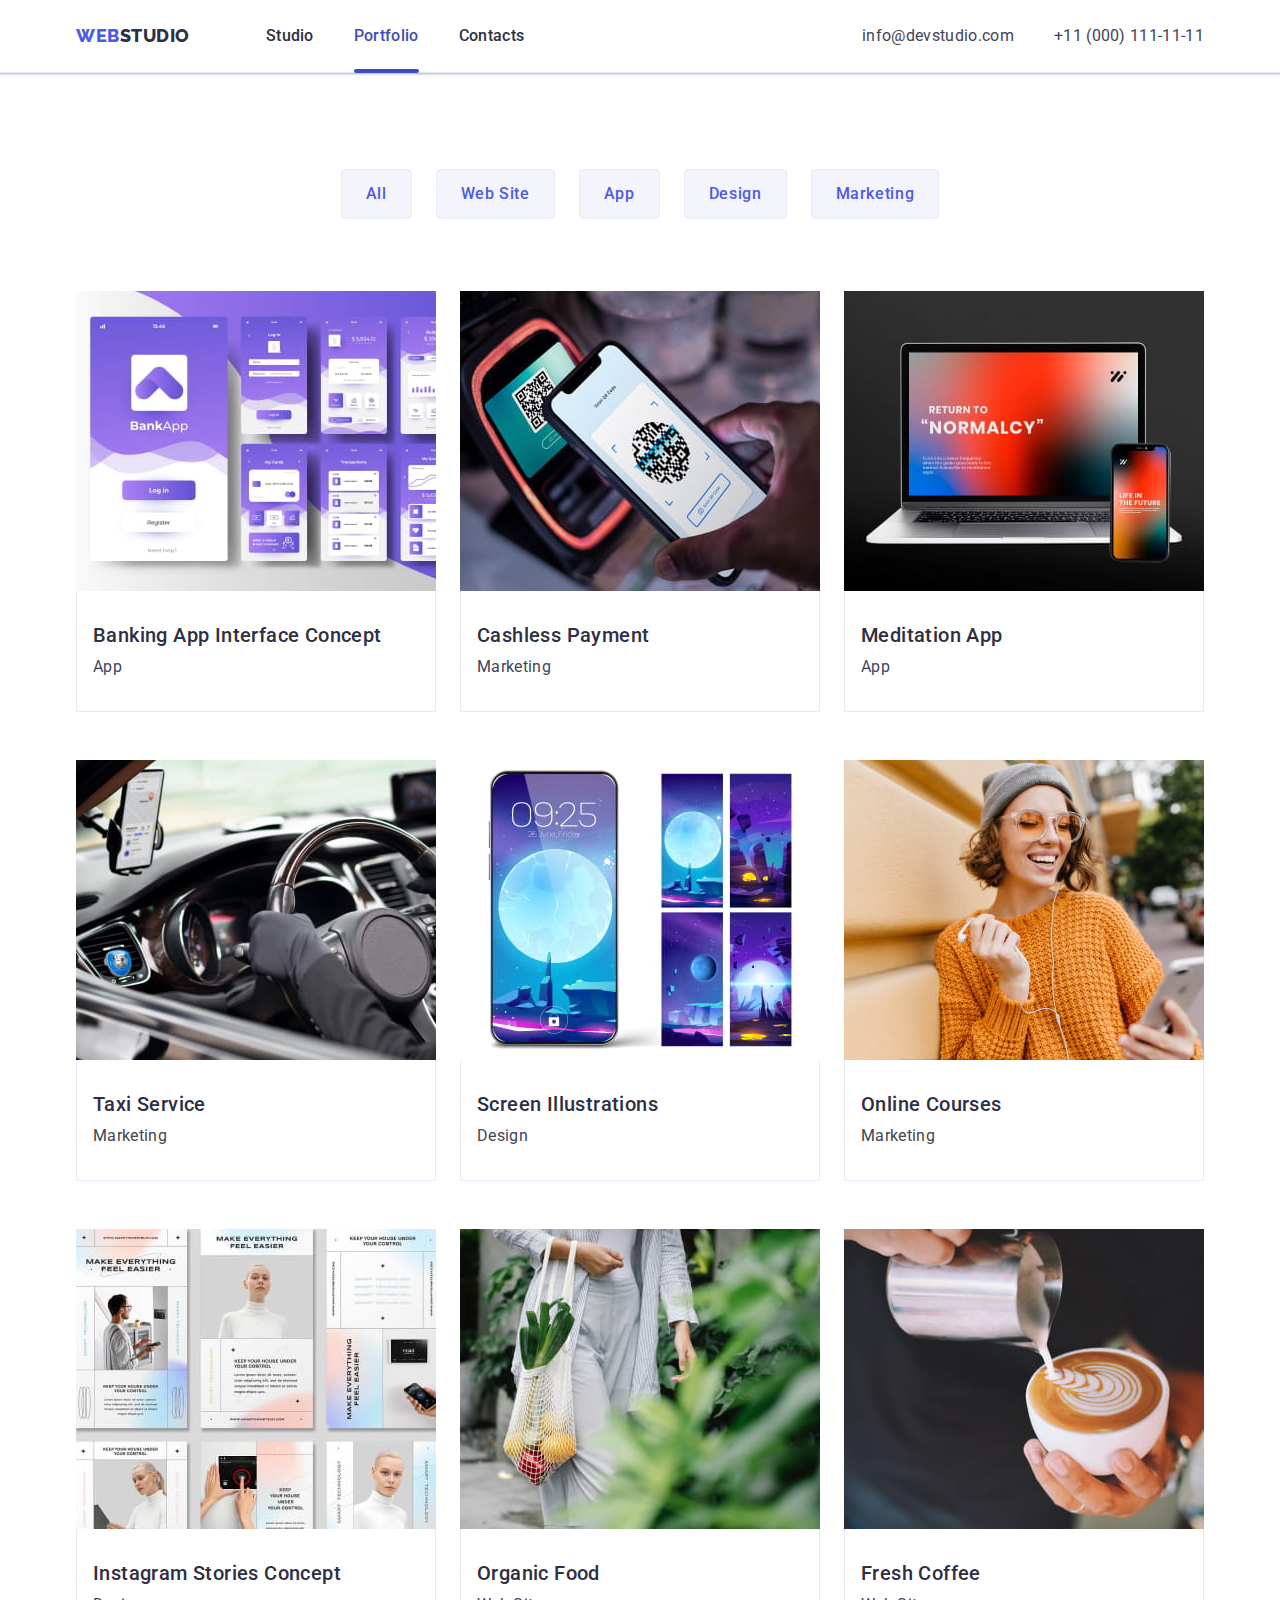
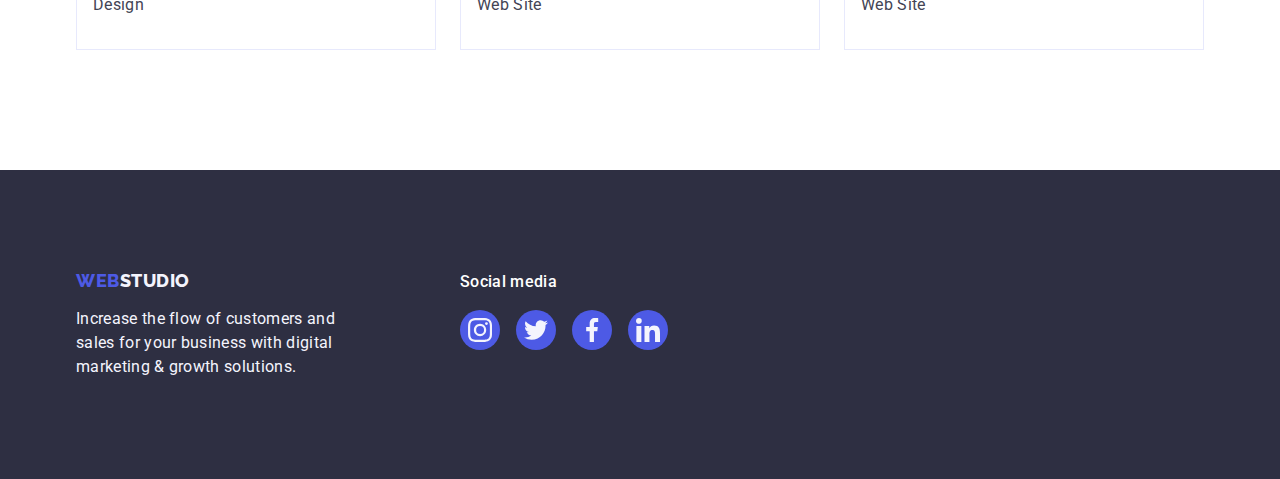
==== commit 7a2fccaa: "fix after auto checker" ====
--- a/portfolio.html
+++ b/portfolio.html
@@ -31,16 +31,14 @@
           >
           <ul class="header-nav-list list">
             <li class="header-nav-item">
-              <a
-                href="./index.html"
+              <a href="./index.html" class="header-nav-link link primary-text"
+                >Studio</a
+              >
+            </li>
+            <li class="header-nav-item">
+              <a
+                href="./portfolio.html"
                 class="header-nav-link link primary-text active"
-                >Studio</a
-              >
-            </li>
-            <li class="header-nav-item">
-              <a
-                href="./portfolio.html"
-                class="header-nav-link link primary-text"
                 >Portfolio</a
               >
             </li>
